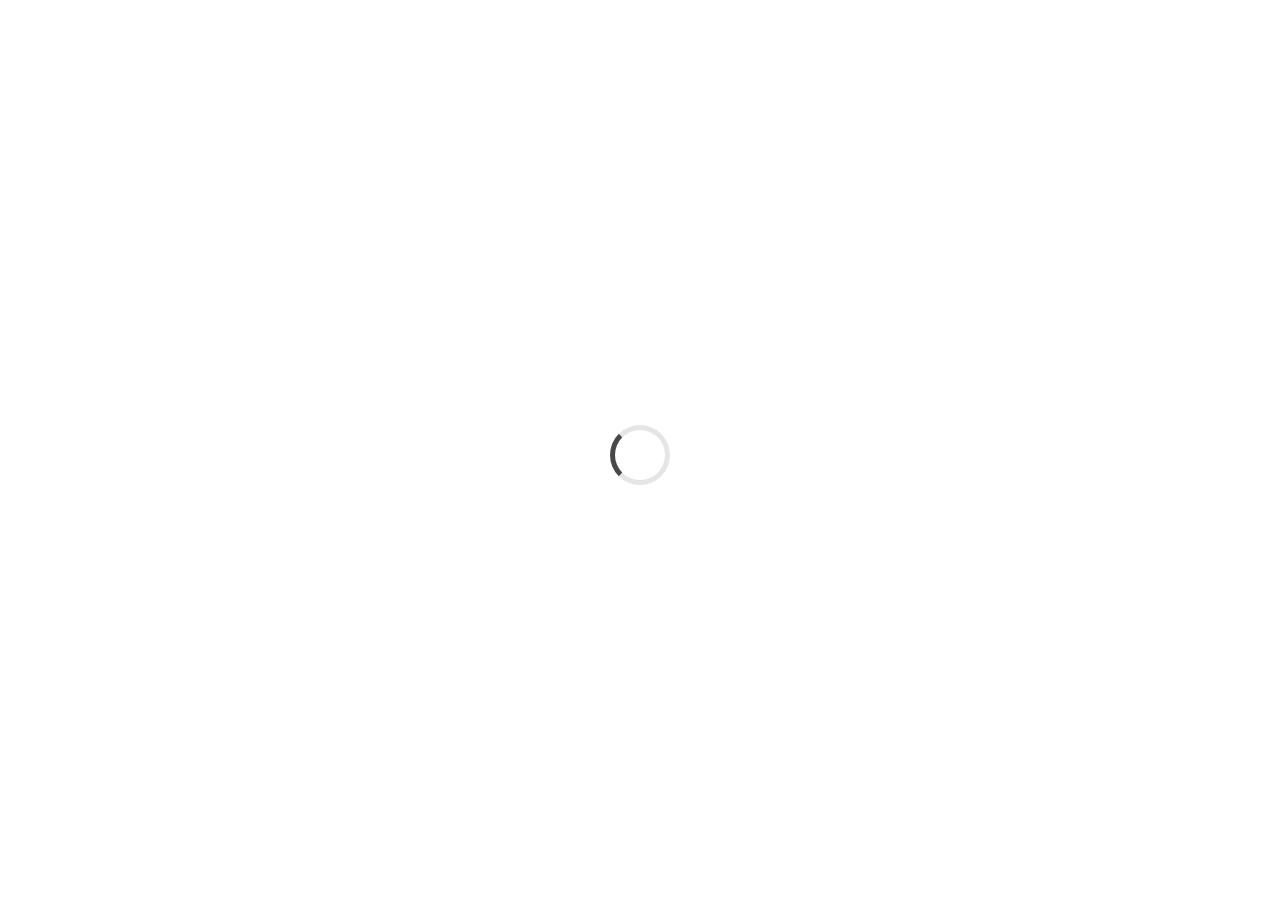
==== index.html @ 98aa857c "New changes to website" ====
<!DOCTYPE html>
<html hola_ext_inject="inited" lang="en"><head>
<meta http-equiv="content-type" content="text/html; charset=UTF-8">
        <!-- meta -->
        <meta charset="utf-8">
        <meta name="viewport" content="width=device-width, initial-scale=1.0, maximum-scale=1.0">
        <meta name="description" content="">
        <meta name="author" content="">
        <meta name="keywords" content="">
        
        <!-- title -->
        <title>JobNowNow | Pre-launch</title>
        
        <!-- ============ CSS IMPORT ============ -->
        <link rel="stylesheet" href="css/bootstrap.css" type="text/css">
        <link rel="stylesheet" href="css/font-awesome.css" type="text/css">
        <link rel="stylesheet" href="css/animate.css" type="text/css">
        <!-- ============ Main CSS ============ -->
        <link rel="stylesheet" href="css/style.css" type="text/css">
        <link rel="stylesheet" id="current-theme" href="css/theme-1.css" type="text/css">
        
    <body data-pinterest-extension-installed="ff1.37.9">        
        <!-- preloader -->
        <div style="z-index: 1;" id="preloader" class="animated fadeOut">
            <div class="loader"></div>
        </div>
        <!-- end preloader -->
                
        <!-- overlay -->
        <div class="overlay"></div>
        <!-- end overlay -->
        
        <!-- home wrapper -->
        <div id="home-wrapper" class="animated">
            <div class="container">
                <div class="col-lg-12 col-md-12 col-sm-12 col-xs-12 home-container" style="color: rgb(136, 136, 136); background-repeat: no-repeat; z-index: 1000; background-image: url(&quot;/home/acetakwas/Pictures/krohx/jobnownowlogo2.png&quot;); background-position: center center;">
                    <!-- header -->
                    <header class="animated fadeInDown">
                        <!-- logo -->
                        <div class="col-lg-6 col-md-6 col-sm-6 col-xs-12 logo">
                          <img style="position:fixed; top:10px; right:10px"src="img/50x65.png" alt="Logo">
                        </div>
                        <!-- end logo -->
                        
                    </header>
                    <!-- end header -->
                    
                    <!-- home -->
                    <div class="home centering-y">
                        <div class="col-lg-10 col-md-10 col-sm-10 col-lg-offset-1 col-md-offset-1 col-sm-offset-1">
                            <!-- countdown -->
                            <div class="countdown animated" id="lwt-countdown">
                                <div class="dash hours_dash animated fadeInUp">
                                    <span id="clock"></span>
                                </div>
                            </div>
                            <!-- end countdown -->
                            
                            <h1 class="animated fadeInDown">WE ARE ALMOST<br>READY</h1>
                        
                            <!-- more info link -->
                            <div class="info-link hover-effect-1 animated fadeInUp">
                                <a href="javascript:void(0)" class="more-info morer">Click for more info</a>
                            </div>
                            <!-- end more info link -->
                        </div>
                    </div>
                    
                    <!-- home -->
                    
                    <!-- footer -->
                    <footer class="animated fadeInUp">
                         <div class="col-lg-6 col-md-6 col-sm-6 social-media-container hidden-xs">
                            <a href="javascript:void(0)"><i class="fa fa-facebook"></i></a>
                        </div>
                        <p>
                       
                        </p>
                        
                        <!-- social media (visible on extra small device) -->
                        <div class="col-xs-12 social-media-container visible-xs-inline-block">
                            <a href="javascript:void(0)"><i class="fa fa-facebook"></i></a>
                        </div>
                        <!-- end social media (visible on extra small device) -->
                    </footer>
                    <!-- end footer -->
                </div>
            </div>
        </div>
        <!-- end home wrapper -->
            
        <!-- info wrapper -->
        <div id="info-wrapper">
            <div class="container">
                <div class="col-lg-12 info-container">
                    <!-- close button -->
                    <div class="close-link hover-effect-1 animated">
                        <a href="javascript:void(0)" class="close-info"><span aria-hidden="true" class="icon-size-actual"></span>Return</a>
                    </div>
                    <!-- end close button -->
                    
                    <!-- about us -->
                    <div class="about animated">
                        <h3 class="info-title title-about">What is JobNowNow?</h3>
                        
                        <!-- desc -->
                        <div class="col-lg-10 col-md-12 col-lg-offset-1 col-xs-12">
                            <p class="info-desc about-desc">
                                Are you looking for a job or patronizers for your trade?
                                <br/>JobNowNow gives you a place where you'll have a lot of job options. You can apply to a lot of short-term jobs and place your bids.
                                <br/><br/>
                                Do you need someone to do some work for you? Do you need a lot of options to choose from? Would you like to just sit at home or work and get them to come do the job?
                                <br/>JobNowNow gives you a platform to post your service needs, and brings you in touch with a wide array of options.<br/>
                                <br>
                                <strong>JobNowNow is the new meeting place for hirers and job-seekers alike. <em>Got the job now, do the job now!</em></strong>
                                
                            </p>
                        </div>
                        <!-- end desc -->
                    </div>
                    <!-- end about us -->
                    
                    <!-- subscribe -->
                    <div class="subscribe animated">
                        <div class="col-lg-12 col-md-12 col-xs-12 subscribe-container">
                            <h3 class="info-title">Be the first to know</h3>
                            
                            <div class="col-lg-10 col-md-12 col-lg-offset-1 col-xs-12">
                                <div class="col-lg-6 col-md-6 col-xs-12">
                                    <!-- description -->
                                    <p class="info-desc">
                                        We'd like to notify you when we launch!
                                    </p>
                                    <!-- end description -->
                                </div>
                                <div class="col-lg-6 col-md-6 col-xs-12 subscribe-form-container">
                                    <!-- form -->
                                    <form class="subscribe-form" action="" method="post" enctype="multipart/form-data">
                                        <input autocomplete="off" id="email" name="email" placeholder="Your email address" type="text">
                                        <button type="submit" name="submit" class="submit-subscribe">Subscribe</button>
                                    </form>
                                    <!-- end form -->
                                </div>
                            </div>
                        </div>
                    </div>
                    <!-- end subscribe -->
                    
                    <!-- contact -->
                    <div class="contact animated">
                        <h3 class="info-title contact-title">CONTACT US</h3>
                            
                        <!-- desc -->
                        <div class="col-lg-10 col-md-12 col-xs-12 col-lg-offset-1">
                            <p class="info-desc contact-desc">
                                Do you have questions or contributions? Would you like to have a stake in this?

                                JobNowNow is a product of <a href="http://krohx.com/">Krohx.</a>

                                Shoot us an <a href="mailto:krohxinc@gmail">email now! </a> or later at <em>krohxinc@gmail.com</em></p>
                            </p>
                        </div>
                        <!-- end desc -->
                            
                        <!-- location & send message -->
                        <div class="col-lg-10 col-md-12 col-xs-12 col-lg-offset-1 location-wrapper"> 
                            <!-- location -->
                            <div class="col-lg-12 col-md-12 col-xs-12 contact-location">
                                <div class="col-lg-12 col-md-12 col-xs-12 location-container border-bottom">
                                    <div class="location centering-y">
                                        <span aria-hidden="true" class="icon icon-call-out"></span>
                                        <span class="name">Phone</span>
                                        <span class="desc">080 12345678</span>
                                    </div>
                                    <!-- icon overlay -->
                                    <span aria-hidden="true" class="icon-overlay icon-call-out centering-xy"></span>
                                    <!-- end icon overlay -->
                                </div>
                                <!-- <div class="col-lg-12 col-md-12 col-xs-12 location-container ">
                                    <div class="location centering-y">
                                        <span aria-hidden="true" class="icon icon-envelope-letter"></span>
                                        <span class="name">Email</span>
                                        <span class="desc">krohxinc@gmail.com</span>
                                    </div>
                                    <!-- icon overlay 
                                    <span aria-hidden="true" class="icon-overlay icon-envelope-letter centering-xy"></span>
                                    <!-- end icon overlay 
                                </div> -->
                            </div>
                            <!-- end location -->                           
                        </div>
                        <!-- end location & send message -->
                    </div>
                    <!-- end contact -->
                    
                    <!-- back to top -->
                    <div class="backtop-link hover-effect-1">
                        <a href="#" class="back-to-top animated"><span aria-hidden="true" class="icon-arrow-up"></span>back to top</a>
                    </div>
                    <!-- end back to top -->
                </div>
            </div>
        </div>
        <!-- end info wrapper -->
        
        <!-- ============ JAVASCRIPT IMPORT =============== -->       
        
        <!-- jquery -->
        <script type="text/javascript" src="js/jquery.js"></script>
        <!-- bootstrap -->
        <script type="text/javascript" src="js/bootstrap.js"></script>
        <!-- easing -->
        <script type="text/javascript" src="js/jquery-easing.js"></script>

        <script type="text/javascript" src="js/jquery.countdown.js"></script>
        <!-- main js -->
        <script type="text/javascript" src="js/main.js"></script>
            <div style="left: 0px; top: 0px; overflow: hidden; margin: 0px; padding: 0px; height: 673px; width: 1366px; z-index: -999999; position: fixed;" class="backstretch">
            <img src="img/sample.jpg" style="position: absolute; margin: 0px; padding: 0px; border: medium none; width: 1366px; height: 910.311px; max-height: none; max-width: none; z-index: -999999; left: 0px; top: -118.655px;">
        </div>
    </html>ss
---- css/style.css ----
/*-- =================== BASIC STYLE ====================== --*/
html, body{
	-webkit-font-smoothing:antialiased;
    -moz-osx-font-smoothing:grayscale;
	margin:0px;
	padding:0px;
	width:100%;
	height:100%;
	overflow:hidden;
	font-family:'Raleway', sans-serif;
	font-weight:300;
}
.logo img{
	width: 50px;
	height: 65px;
}
.centering-x{
	left:50%;
	-webkit-transform: translateX(-50%);
	-moz-transform: translateX(-50%);
	-o-transform: translateX(-50%);
	transform: translateX(-50%);
}
.centering-y{
	top:50%;
	-webkit-transform: translateY(-50%);
	-moz-transform: translateY(-50%);
	-o-transform: translateY(-50%);
	transform: translateY(-50%);
}
.centering-xy{
	top:50%;
	left:50%;
	-webkit-transform: translate3d(-50%, -50%, 0);
	-moz-transform: translate3d(-50%, -50%, 0);
	-o-transform: translate3d(-50%, -50%, 0);
	transform: translate3d(-50%, -50%, 0);
}
.section-title{
	margin-top:0px;
	display:inline-block;
	text-align:center;
}
.border-left{
	border-left:1px solid rgba(0,0,0,0.2);
}
.border-right{
	border-right:1px solid rgba(0,0,0,0.2);
}
.border-top{
	border-top:1px solid rgba(0,0,0,0.2);
}
.border-bottom{
	border-bottom:1px solid rgba(0,0,0,0.2);
}
.overlay{
	position:fixed;
	display:block;
	left:0px;
	top:0px;
	width:100%;
	height:100%;
	opacity:0.9;
	z-index:2;
	transition:opacity 1s ease;
	-webkit-transition:opacity 1s ease;
}
.bg-container{
	position:fixed;
	display:block;
	left:0px;
	top:0px;
	width:100%;
	height:100%;
	z-index:1;
}
h1{
	font-family: 'Montserrat', sans-serif;
	font-weight:400;
	color:white;
	font-size:70px;
	letter-spacing:10px;
	margin:0px;
	padding:0px;
}
h3{
	color:white;
}
h4{
	margin:0px;
	padding:0px;
	font-size:16px;
	line-height:25px;
	font-weight:300;
	color:white;
}
header .logo{
	font-family: 'Pacifico', cursive;
	font-size:32px;
	color:white;
	text-align:left;
	line-height:100px;
}
footer p{
	font-size:14px;
	text-align:center;
	color:white;
}

/*-- =================== HOVER EFFECT ================== --*/
.hover-effect-1 a:after,
.hover-effect-1 a:before,
.info-container h3.info-title:after,
.info-container h3.info-title:before
{
	position: absolute;
	display:block;
	top: 100%;
	margin-left:-4px;
	height: 1px;
	background: #484848;
	content: '';
	opacity: 0;
	-webkit-backface-visibility:hidden;
	-webkit-transition: height 0.3s ease, opacity 0.3s ease, -webkit-transform 0.3s ease;
	-moz-transition: height 0.3s ease, opacity 0.3s ease, -moz-transform 0.3s ease;
	transition: height 0.3s ease, opacity 0.3s ease, transform 0.3s ease;
	-webkit-transform: translateY(-10px);
	-moz-transform: translateY(-10px);
	transform: translateY(-10px);
}
.hide-after a:after,
.hide-after a:before{
	display:none;
}

.hover-effect-1 a:before,
.info-container h3.info-title:before
{
	top:-3px;
	opacity:0;
	-webkit-transform: translateY(10px);
	-moz-transform: translateY(10px);
	transform: translateY(10px);
	-webkit-backface-visibility:hidden;
}

.hover-effect-1 a:hover:after,
.hover-effect-1 a:hover:before,
.info-container h3.info-title:after,
.info-container h3.info-title:before
 {
	height: 1px;
	opacity: 1;
	-webkit-transform: translateY(0px);
	-moz-transform: translateY(0px);
	transform: translateY(0px);
	-webkit-backface-visibility:hidden;
}

/*-- =================== ANIMATION SETUP ==================== --*/
header, .days_dash, .hours_dash, .home h1, .info-link, footer, .close-link,
.about, .subscribe, .contact, .back-to-top
{
	opacity:0;
}
.home h1, .info-link{
	-webkit-animation-delay: 0.5s;
	animation-delay:0.5s;
}
.days_dash, .hours_dash{
	-webkit-animation-delay: 1.5s;
	animation-delay:1.5s;
}

/*-- =================== THEME SWITCHER ================== --*/
#theme-switcher{
	position:fixed;
	top:150px;
	left:-200px;
	z-index:6;
	background:white;
	width:200px;
	height:auto;
	padding:10px 0px 10px 0px;
	border:1px solid rgba(0,0,0,0.2);
	transition:left 0.5s ease;
	-webkit-transition:left 0.5s ease;
}
#theme-switcher.open{
	left:0px;
}
#theme-switcher a.switch{
	position:absolute;
	right:-40px;
	top:-1px;
	background:white;
	width:42px;
	height:42px;
	text-align:center;
	line-height:42px;
	color:rgba(72,72,72,1.0);
	text-decoration:none;
	outline:none;
	font-size:20px;
	border-top:1px solid rgba(0,0,0,0.2);
	border-right:1px solid rgba(0,0,0,0.2);
	border-bottom:1px solid rgba(0,0,0,0.2);
	transition:color 0.3s ease;
	-webkit-transition:color 0.3s ease;
	-webkit-backface-visibility:hidden;
}
#theme-switcher a.switch:hover{
	color:rgba(72,72,72,0.5);
}
#theme-switcher p{
	width:100%;
	display:inline-block;
	text-align:center;
	color:#484848;
	font-weight:700;
	letter-spacing:2px;
	text-transform:uppercase;
	font-size:12px;
	border-bottom:1px solid rgba(0,0,0,0.2);
	padding-bottom:10px;
	margin:0px 0px 15px 0px;
}
#theme-switcher ul{
	width:100%;
	display:inline-block;
	padding:0px;
	margin:0px;
	text-align:center;
}
#theme-switcher ul li{
	display:inline-block;
	width:35px;
	height:auto;
	list-style:none;
	margin:0px 5px 0px 5px;
}
#theme-switcher ul li a{
	text-decoration:none;
	outline:none;
	border:none;
}
#theme-switcher ul li a span{
	display:block;
	width:35px;
	height:35px;
}
#theme-switcher ul li a span.theme1-color{
	background:#d96459;
}
#theme-switcher ul li a span.theme1-gradient{
	background: -webkit-linear-gradient(60deg, #556270 10%, #FF6B6B 90%); /* Chrome 10+, Saf5.1+ */
  	background:    -moz-linear-gradient(60deg, #556270 10%, #FF6B6B 90%); /* FF3.6+ */
  	background:     -ms-linear-gradient(60deg, #556270 10%, #FF6B6B 90%); /* IE10 */
  	background:      -o-linear-gradient(60deg, #556270 10%, #FF6B6B 90%); /* Opera 11.10+ */
  	background:         linear-gradient(60deg, #556270 10%, #FF6B6B 90%); /* W3C */
}
#theme-switcher ul li a span.theme2-color{
	background:#f07818;
}
#theme-switcher ul li a span.theme2-gradient{
	background: -webkit-linear-gradient(60deg, #FF4E50 10%, #F9D423 90%); /* Chrome 10+, Saf5.1+ */
  	background:    -moz-linear-gradient(60deg, #FF4E50 10%, #F9D423 90%); /* FF3.6+ */
  	background:     -ms-linear-gradient(60deg, #FF4E50 10%, #F9D423 90%); /* IE10 */
  	background:      -o-linear-gradient(60deg, #FF4E50 10%, #F9D423 90%); /* Opera 11.10+ */
  	background:         linear-gradient(60deg, #FF4E50 10%, #F9D423 90%); /* W3C */   
}
#theme-switcher ul li a span.theme3-color{
	background:#d94e67;
}
#theme-switcher ul li a span.theme3-gradient{
	background: -webkit-linear-gradient(60deg, #FF512F 10%, #DD2476 90%); /* Chrome 10+, Saf5.1+ */
  	background:    -moz-linear-gradient(60deg, #FF512F 10%, #DD2476 90%); /* FF3.6+ */
  	background:     -ms-linear-gradient(60deg, #FF512F 10%, #DD2476 90%); /* IE10 */
 	background:      -o-linear-gradient(60deg, #FF512F 10%, #DD2476 90%); /* Opera 11.10+ */
  	background:         linear-gradient(60deg, #FF512F 10%, #DD2476 90%); /* W3C */   
}



/*-- =================== WRAPPER =================== --*/
#home-wrapper, #info-wrapper{
	position:absolute;
	display:inline-block;
	left:0px;
	top:0px;
	width:100%;
	height:100%;
	z-index:3;
	-webkit-backface-visibility:hidden;
}
#home-wrapper > .container{
	height:100%;
}
#info-wrapper{
	top:100%;
	opacity:0;
	display:none;
	overflow:auto;
	background:rgba(255,255,255,0.9);
	z-index:4;
	transition:opacity 1s ease, top 1s ease;
	-webkit-transition:opacity 1s ease, top 1s ease;
}

/*-- =================== PRELOADER ==================== --*/
#preloader{
	position:fixed;
	width:100%;
	height:100%;
	background:white;
	z-index:7;
}
#preloader .loader {
	position:relative;
	top:50%;
	margin:-25px auto 0px auto;
	font-size: 5px;
	border-top: 5px solid rgba(0, 0, 0, 0.1);
	border-right: 5px solid rgba(0, 0, 0, 0.1);
	border-bottom: 5px solid rgba(0, 0, 0, 0.1);
	border-left: 5px solid #484848;
	-webkit-animation: loaderAnim 1.1s infinite linear;
	animation: loaderAnim 1.1s infinite linear;
}
#preloader .loader,
#preloader .loader:after {
	border-radius: 50%;
	width: 50px;
	height: 50px;
}

/*-- ====================== HEADER & FOOTER ======================= --*/
header, footer{
	margin:0px;
	padding:0px;
	display:block;
	width:100%;
	height:100px;
}
footer{
	position:absolute;
	left:0px;
	bottom:0px;
	display:inline-block;
	height:70px;
	overflow:hidden;
}
footer p{
	width:100%;
}

/*-- =================== COUNTDOWN ========================== --*/
.countdown{
	font-family: 'Montserrat', sans-serif;
	position:absolute;
	display:block;
	left:50%;
	top:-70px;
	width:200px;
	height:95%;
	overflow:visible;
	color:rgba(255,255,255,0.3);
	transform:translateX(-50%);
	-webkit-transform:translateX(-50%);
}
.countdown .dash{
	position:absolute;
	display:block;
	text-align:center;
	width:100%;
	font-size: 20px;
}
.countdown .hours_dash{
	bottom:0px;
}
.countdown .dash:before, .countdown .dash:after{
	content:'';
	display:block;
	position:absolute;
	width:50%;
	top:50%;
	left:-60%;
	height:1px;
	background:rgba(255,255,255,0.3);
}
.countdown .dash:after{
	left:110%;
}
.countdown .digit{
	position:relative;
	float:left;
	font-size:50px;
	font-weight:400;
	overflow:visible;
	width:auto;
	margin:0px;
	padding:0px;
	vertical-align:middle;
}
.countdown .dash_title{
	position:relative;
	float:right;
	color:rgba(255,255,255,0.3);
	font-size:18px;
	font-weight:400;
	margin:23px 0px 0px 10px;
	vertical-align:middle;
	letter-spacing:4px;
}

/*-- =============== SOCIAL MEDIA ================= --*/
.social-media-container{
	position:relative;
	float:right;
	height:100px;
	width:auto;
	display:block;
}
.social-media-container a{
	line-height:100px;
	margin:0px 0px 0px 20px;
	color:white;
	outline:none;
	border:none;
	text-decoration:none;
	text-align:center;
	font-size:16px;
	-webkit-transition: color 0.3s ease;
	-moz-transition: color 0.3s ease;
	-o-transition: color 0.3s ease;
	-ms-transition: color 0.3s ease;
	transition: color 0.3s ease;
}
.social-media-container a:hover{
	color:#242424;
}

/*-- ====================== HOME ======================= --*/
.home-container{
	height:100%;
}
.home{
	position:absolute;
	display:inline-block;
	padding:50px 0px 0px 0px;
	text-align:center;
	left:0px;
	width:100%;
	height:auto;
	-webkit-transition: -webkit-transform 1s ease, top 1s ease;
  	-moz-transition: -moz-transform 1s ease, top 1s ease;
  	-o-transition: -o-transform 1s ease, top 1s ease;
  	transition: transform 1s ease, top 1s ease;
}
.home .info-link, 
.info-container .close-link,
.info-container .backtop-link
{
	position:relative;
	display:inline-block;
	width:auto;
	text-align:center;
	margin-top:120px;
	padding:7px 0px 7px 0px;
}
.home .info-link a,
.info-container .close-link a,
.info-container .backtop-link a
{
	font-size:14px;
	color:white;
	font-weight:700;
	letter-spacing:5px;
	text-transform:uppercase;
	outline:none;
	border:none;
	text-decoration:none;
	transition:color 0.3s ease;
	-webkit-transition:color 0.3s ease;
}
.home .info-link a:hover{
	color: #242424;
	-webkit-backface-visibility:hidden;
}
.home .hover-effect-1 a:after,
.home .hover-effect-1 a:before
{
	width:100%;
	left:2px;
	background:#242424;
}

/*-- ====================== INFO CONTAINER ======================== */
.info-container{
	text-align:center;
	padding-bottom:50px;
}
.info-container .close-link, 
.info-container .backtop-link
{
	margin:50px 0px 50px 0px;
}
.info-container .backtop-link{
	margin:100px 0px 0px 0px;
}
.info-container .close-link span,
.info-container .backtop-link span
{
	margin-right:5px;
}
.info-container .close-link a,
.info-container .backtop-link a
{
	color: #484848;
}
.info-container .hover-effect-1 a:after,
.info-container .hover-effect-1 a:before
{
	width:100%;
	left:2px;
	background: #484848;
}
.info-container h3.info-title{
	position:relative;
	display:inline-block;
	width:auto;
	margin:0px;
	padding:15px 0px 15px 0px;
	color:#484848;
	font-weight:700;
	letter-spacing:5px;
	text-transform:uppercase;
	font-size:30px;
}
.info-container h3.info-title:before{
	top:0px;
}
.info-container h3.info-title:after,
.info-container h3.info-title:before
{
	left:50%;
	width:50%;
	transform:translateX(-50%);
	-webkit-transform:translateX(-50%);
	background:rgba(0,0,0,0.2);
}
.info-container p.info-desc{
	margin:50px 0px 0px 0px;
	padding:0px;
	color:#484848;
	font-weight:400;
	font-size:14px;
	line-height:25px;
}

/*-- ====================== ABOUT ==================== --*/
.about .about-services{
	margin-top:50px;
}
.about .about-services .service-container, 
.contact-location .location-container{
	height:200px;
	text-align:center;
}
.contact-location .location-container{
	height:150px;
	padding-right:0px;
}
.about .about-services .service-container .services, 
.contact-location .location-container .location{
	position:absolute;
	left:0px;
	display:inline-block;
	width:100%;
	height:auto;
}
.about .about-services .service-container .services .icon, 
.contact-location .location-container .location .icon{
	font-size:35px;
	margin:0px;
	padding:0px;
	color: #484848;
	-webkit-transition: color 0.3s ease;
  	transition: color 0.3s ease;
}
.about .about-services .service-container .icon-overlay,
.contact-location .location-container .icon-overlay
{
	position:absolute;
	display:inline-block;
	margin-top:-80px;
	font-size:0px;
	color:black;
	opacity:0;
	-webkit-transition: font 0.3s ease, opacity 0.3s ease, margin 0.3s ease;
  	transition: font 0.3s ease, opacity 0.3s ease, margin 0.3s ease;
}
.about .about-services .service-container .services .name,
.contact-location .location-container .location .name
{
	display:block;
	margin-top:10px;
	font-size:14px;
	color: #484848;
	text-transform:uppercase;
	font-weight:700;
	-webkit-transition: color 0.3s ease;
  	transition: color 0.3s ease;
}
.about .about-services .service-container .services .desc,
.contact-location .location-container .location .desc
{
	display:block;
	opacity:1;
	height:auto;
	font-size:13px;
	font-weight:400;
	color:#484848;
	margin-top:10px;
}
.about .about-services .service-container:hover .icon-overlay,
.contact-location .location-container:hover .icon-overlay
{
	opacity:0.1;
	margin-top:0px;
	font-size:70px;
}
/*-- ====================== END ABOUT ==================== --*/

/*-- ====================== SUBSCRIBE ====================== --*/
.subscribe{
	position:relative;
	float:left;
	margin-top:100px;
}
.subscribe-container{
	padding:50px 0px 50px 0px;
	border:1px solid rgba(0,0,0,0.2);
}
.subscribe-container h3.info-title{
	margin-top:0px;
}
.subscribe-container p.info-desc{
	text-align:left;
}
.subscribe-container .subscribe-form-container{
	margin-top:50px;
}

/*-- ====================== END SUBSCRIBE ====================== --*/

/*-- ====================== CONTACT ===================== --*/
.contact{
	position:relative;
	float:left;
	display:block;
	width:100%;
	margin-top:100px;
}
.contact .contact-location, 
.contact .send-message
{
	margin-top:50px;
}
.contact .send-message p{
	font-size:14px;
	color:#484848;
	font-weight:400;
	margin:0px 0px 10px 0px;
	text-align:left;
	line-height:25px;
}
.contact .notif-contact-container{
	display:block;
	float:left;
	margin-top:-5px;
}
.contact .form-container-contact{
	padding:0px;
}
.contact .form-container-contact label{
	margin-top:-5px;
}
.contact .form-container-contact input[type="text"], .contact .form-container-contact textarea{
	margin-bottom:10px;
}
/*-- ====================== END CONTACT ===================== --*/

/*-- ====================== FORM STYLE ========================== --*/
::-webkit-input-placeholder{
	color: #888888;
}
:-moz-placeholder{
	color: #888888;
}
::-moz-placeholder{
	color: #888888;
}
:-ms-input-placeholder{
	color: #888888;
}
input[type="text"], textarea{
	border:none;
	border-bottom:1px solid #484848;
	outline:none;
	background:none;
	padding:13px 25% 13px 18px;
	color:#484848;
	font-weight:400;
	font-size:14px;
	width:100%;
	overflow:hidden;
	margin-bottom:10px;
	/*-- transition --*/
	transition: border 0.3s ease;
	-webkit-transition: border 0.3s ease;
}
textarea{
	height:150px;
	resize:none;
}
button[type="submit"].submit-subscribe, button[type="submit"].submit-message{
	color:#484848;
	font-weight:700;
	text-decoration:none;
	border:none;
	background:none;
	font-size:12px;
	outline:none;
	position:absolute;
	letter-spacing:3px;
	text-transform:uppercase;
	right:15px;
	top:0px;
	padding:15px 14px 15px 18px;
	/*-- transition --*/
	transition: color 0.6s ease, background 0.6s ease, border 0.6s ease;
	-webkit-transition: color 0.6s ease, background 0.6s ease, border 0.6s ease;
	-moz-transition: color 0.6s ease, background 0.6s ease, border 0.6s ease;
	-o-transition: color 0.6s ease, background 0.6s ease, border 0.6s ease;
}
button[type="submit"].submit-message{
	position:relative;
	float:right;
	right:0px;
	margin-right:-1px;
	border:1px solid #484848;
	padding:15px 19px 15px 23px;
}
label.loading-subscribe, label.subscribe-notif-success, label.subscribe-notif-error, label.error, label.loading-contact, label.contact-notif-success, label.contact-notif-error{
	position:relative;
	float:left;
	width:100%;
	text-align:left;
	margin:10px 0px 0px 18px;
	color:#484848;
	font-weight:400;
	font-size:13px;
	display:none;
}
label.contact-notif-error{
	display:block;
}
label.loading-contact, label.contact-notif-success, label.contact-notif-error{
	text-align:center;
	margin:0px 0px 10px 0px;
}
label.loading-subscribe, label.loading-contact{
	padding-left:20px;
}
label.loading-subscribe:before, label.loading-contact:before{
	position:absolute;
	left:0px;
	font-family:'FontAwesome';
	content:'\f021';
	
	/*--- rotating animation ---*/	
	-webkit-animation: spin 1.5s linear 0s infinite;
	-moz-animation: spin 1.5s linear 0s infinite; 
	animation: spin 1.5s linear 0s infinite;
}
label.loading-contact:before{
	display:inline-block;
	left:auto;
	margin-left:-22px;
}
label.subscribe-notif-error:before, label.error:before, label.contact-notif-error:before{
	font-family:'FontAwesome';
	content:'\f00d';
	margin-right:10px;
}
label.subscribe-notif-success:before, label.contact-notif-success:before{
	font-family:'FontAwesome';
	content:'\f00c';
	margin-right:10px;
}
label.subscribe-notif-success, label.contact-notif-success{
	color:#8ce556;
}
label.subscribe-notif-error, label.error, label.contact-notif-error{
	color:#eb7171;
}
label.error{
	margin:0px 0px 10px 18px;
}

/*-- ====================== RESPONSIVE STYLE ===================== --*/

/*-- ====================== TABLETS ===================== --*/
@media all and (min-width: 768px) and (max-width: 991px){
	.contact .contact-location .location-container{
		border-right:none;
	}
	.subscribe-container p.info-desc{
		text-align:center;
	}
	button[type="submit"].submit-message{
		float:none;
		margin:auto auto;
	}
}

/*-- ====================== SMARTPHONE ===================== --*/
@media all and (max-width: 767px){
	html,body{
		min-height:100%;
		height:auto;
		overflow-y:auto;
		overflow-x:hidden;
	}
	header .logo{
		font-size:24px;
		text-align:center;
		line-height:60px;
	}
	.home{
		position:relative;
		float:left;
		margin-top:30px;
		padding:0px;
		top:0px;
		-webkit-transform: translateY(0%);
		-moz-transform: translateY(0%);
		-o-transform: translateY(0%);
		transform: translateY(0%);
	}
	h1{
		font-size:48px;
	}
	.countdown{
		top:-50px;
		width:150px;
		height:95%;
	}
	.countdown .digit{
		font-size:34px;
		margin:0px;
		padding:0px;
	}
	.countdown .dash_title{
		font-size:14px;
		margin:13px 0px 0px 10px;
	}
	.home .info-link{
		margin-top:80px;
	}
	footer{
		position:relative;
		float:left;
		margin-top:50px;
		padding-bottom:10px;
		height:auto;
	}
	.social-media-container{
		position:relative;
		float:none;
		height:auto;
		text-align:center;
		width:100%;
		display:inline-block;
	}
	.social-media-container a{
		margin:0px 10px 0px 10px;
		line-height:30px;
	}
	#home-wrapper, #info-wrapper{
		min-height:100%;
		height:auto;
		overflow:hidden;
	}
	.about .about-services .service-container{
		border:none;
		border-bottom:1px solid rgba(0,0,0,0.2);
	}
	.about .about-services .service-container:last-child{
		border:none;
	}
	button[type="submit"].submit-subscribe{
		position:relative;
		right:0px;
		margin:auto auto;
	}
	.contact .contact-container, .contact .location-wrapper{
		padding:0px;
	}
	.contact .location-wrapper .send-message p,
	.subscribe-container p.info-desc{
		text-align:center;
	}
	.contact .location-wrapper .location-container{
		border-right:none;
	}
	.contact .location-wrapper .send-message .form-container-contact{
		padding:0px;
	}
	button[type="submit"].submit-message{
		float:none;
		margin:auto auto;
	}
}
/*-- ====================== IPHONE 6 AND 6 PLUS ===================== --*/
@media all and (min-height: 667px) and (max-height: 736px) and (max-width: 767px){
	#home-wrapper{
		height:100%;
	}
	.home{
		position:absolute;
		display:inline-block;
		margin:0px;
		padding:0px;
		top:50%;
		-webkit-transform: translateY(-50%);
		-moz-transform: translateY(-50%);
		-o-transform: translateY(-50%);
		transform: translateY(-50%);
	}
	.home .info-link{
		margin-top:100px;
	}
	.countdown{
		top:-50px;
		width:150px;
		height:88%;
	}
	footer{
		position:absolute;
		display:inline-block;
		bottom:0px;
		height:auto;
	}
}
.morer{
    display: inline-block;
    font-size: 14px;
    text-decoration: none;
    border-radius: 3px;
    text-align: center;
    padding: 17px;
    float: left;
    background: #C85D16 none repeat scroll 0% 0%;
    color: #FFF !important;
    border: 1px solid #DAE2ED;
    margin-top: 12px;
}
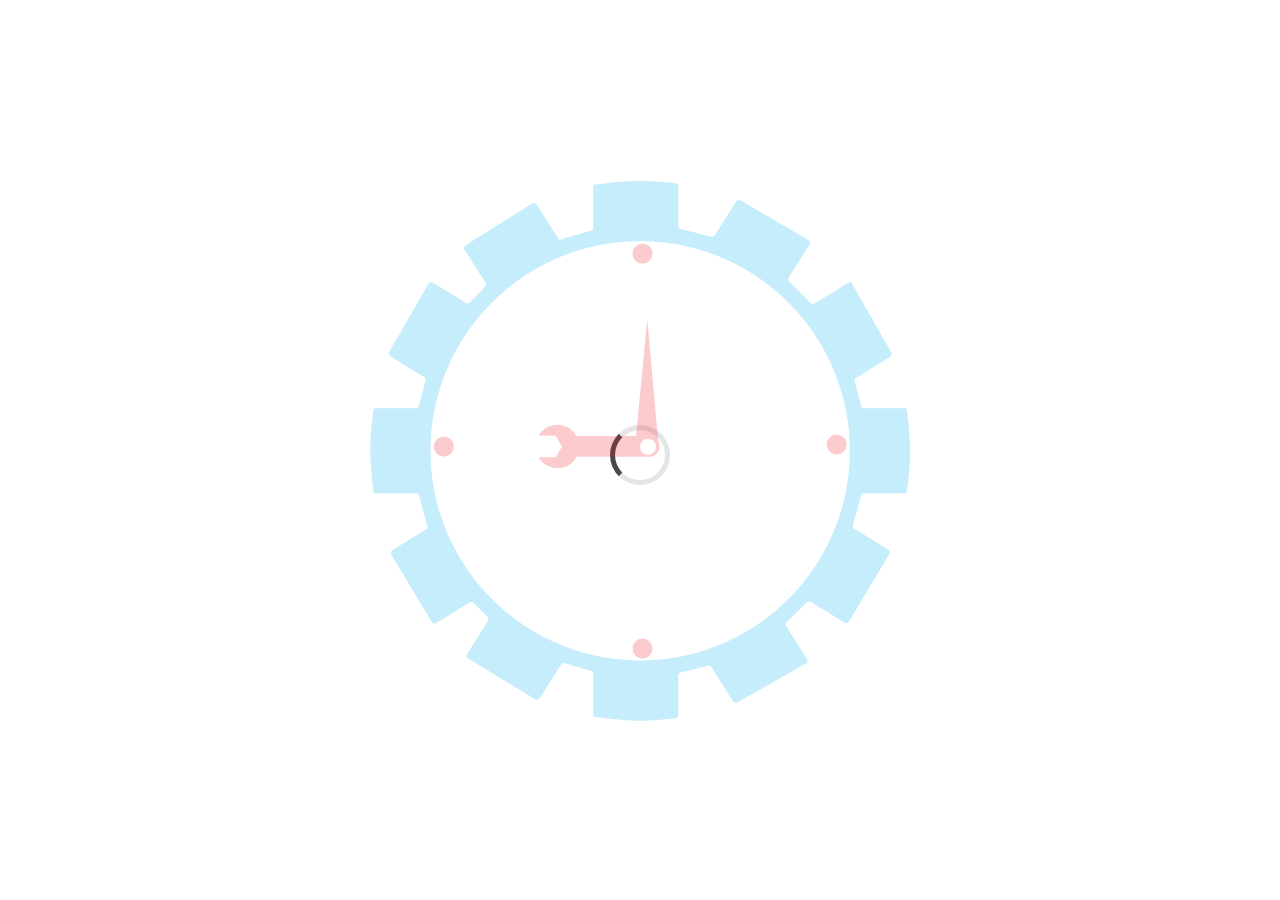
==== commit eaa7c2be: "Add background to welcom page" ====
--- a/index.html
+++ b/index.html
@@ -33,12 +33,12 @@
         <!-- home wrapper -->
         <div id="home-wrapper" class="animated">
             <div class="container">
-                <div class="col-lg-12 col-md-12 col-sm-12 col-xs-12 home-container" style="color: rgb(136, 136, 136); background-repeat: no-repeat; z-index: 1000; background-image: url(&quot;/home/acetakwas/Pictures/krohx/jobnownowlogo2.png&quot;); background-position: center center;">
+                <div class="col-lg-12 col-md-12 col-sm-12 col-xs-12 home-container" style="color: rgb(136, 136, 136); background-repeat: no-repeat; z-index: 1000; background-image: url(&quot;img/jobnownowlogo_bgmark.png&quot;); background-position: center center;">
                     <!-- header -->
                     <header class="animated fadeInDown">
                         <!-- logo -->
                         <div class="col-lg-6 col-md-6 col-sm-6 col-xs-12 logo">
-                          <img style="position:fixed; top:10px; right:10px"src="img/50x65.png" alt="Logo">
+                          <a href="http://krohx.com/"><img style="position:fixed; top:10px; right:10px"src="img/50x65.png" alt="Logo"></a>
                         </div>
                         <!-- end logo -->
                         
@@ -135,7 +135,7 @@
                                 </div>
                                 <div class="col-lg-6 col-md-6 col-xs-12 subscribe-form-container">
                                     <!-- form -->
-                                    <form class="subscribe-form" action="" method="post" enctype="multipart/form-data">
+                                    <form class="subscribe-form" action="http://krohx.pythonanywhere.com/subscribe/" method="post" enctype="multipart/form-data">
                                         <input autocomplete="off" id="email" name="email" placeholder="Your email address" type="text">
                                         <button type="submit" name="submit" class="submit-subscribe">Subscribe</button>
                                     </form>
